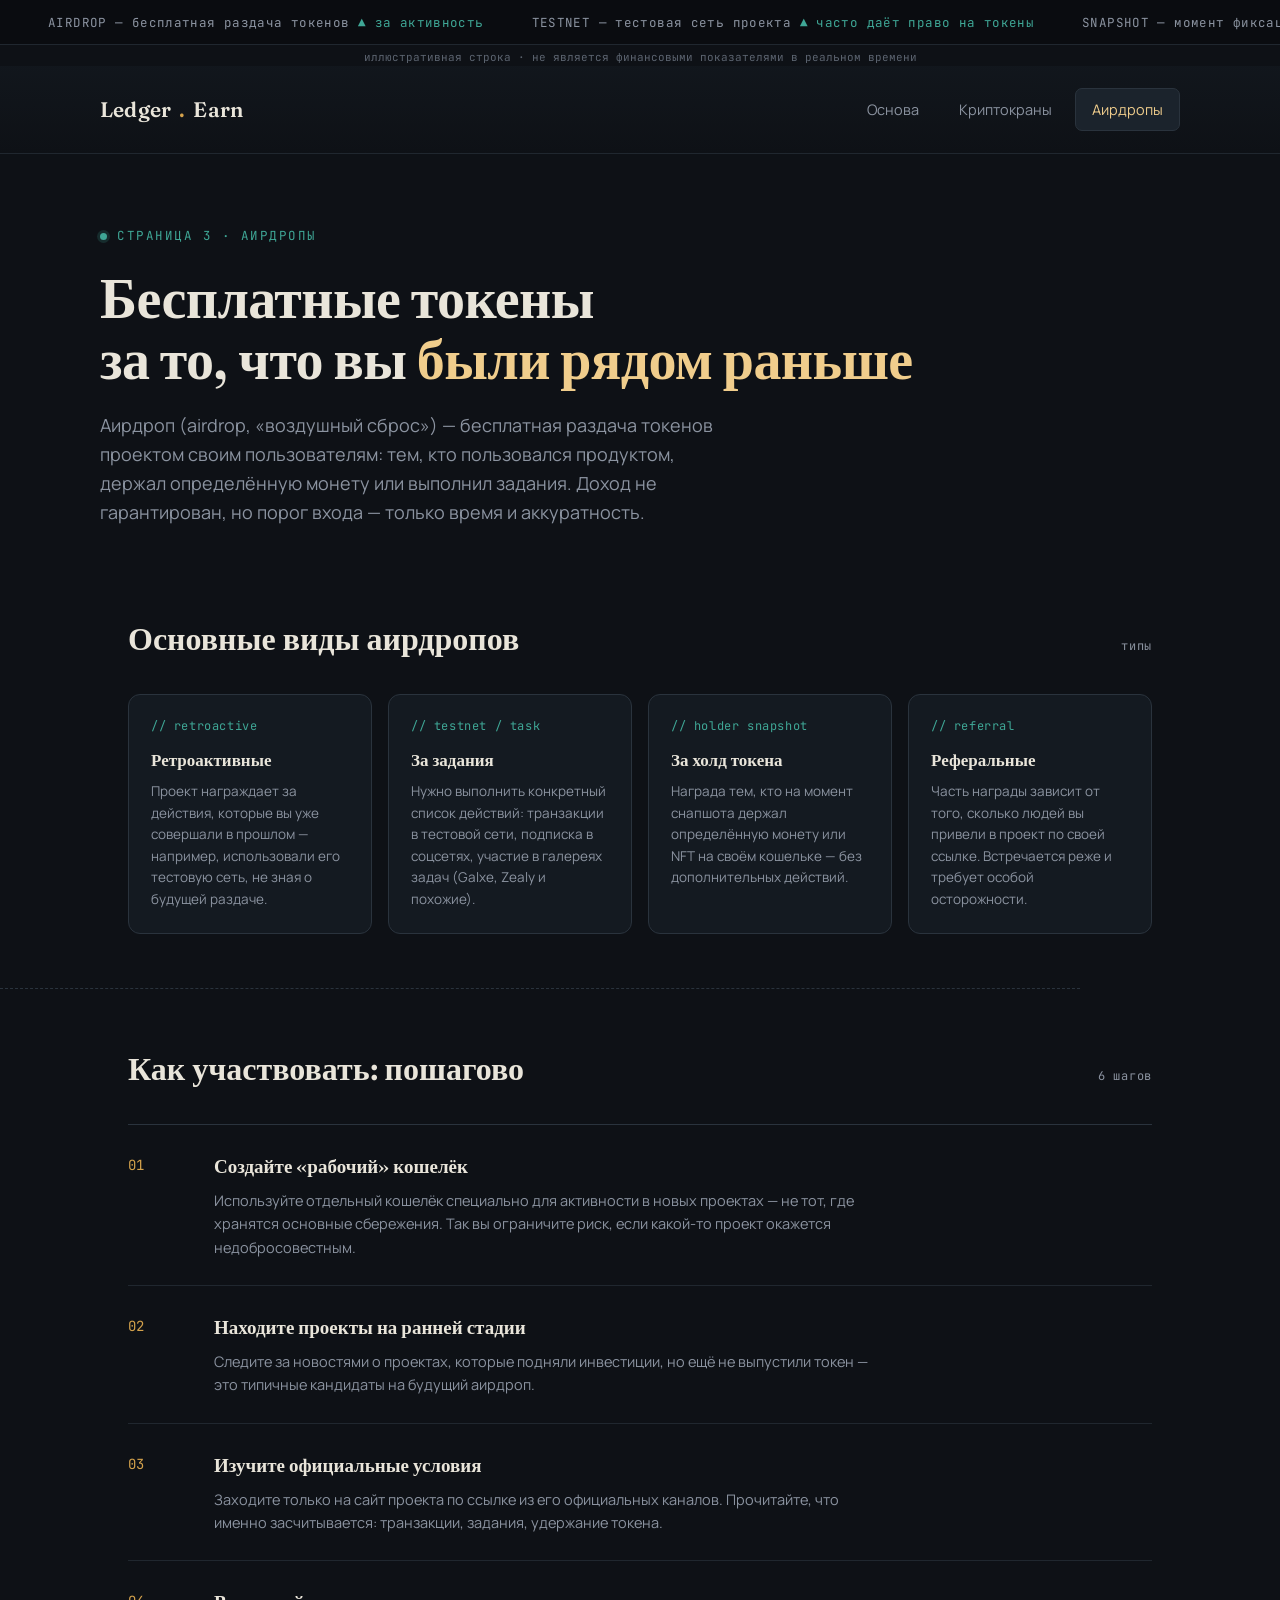
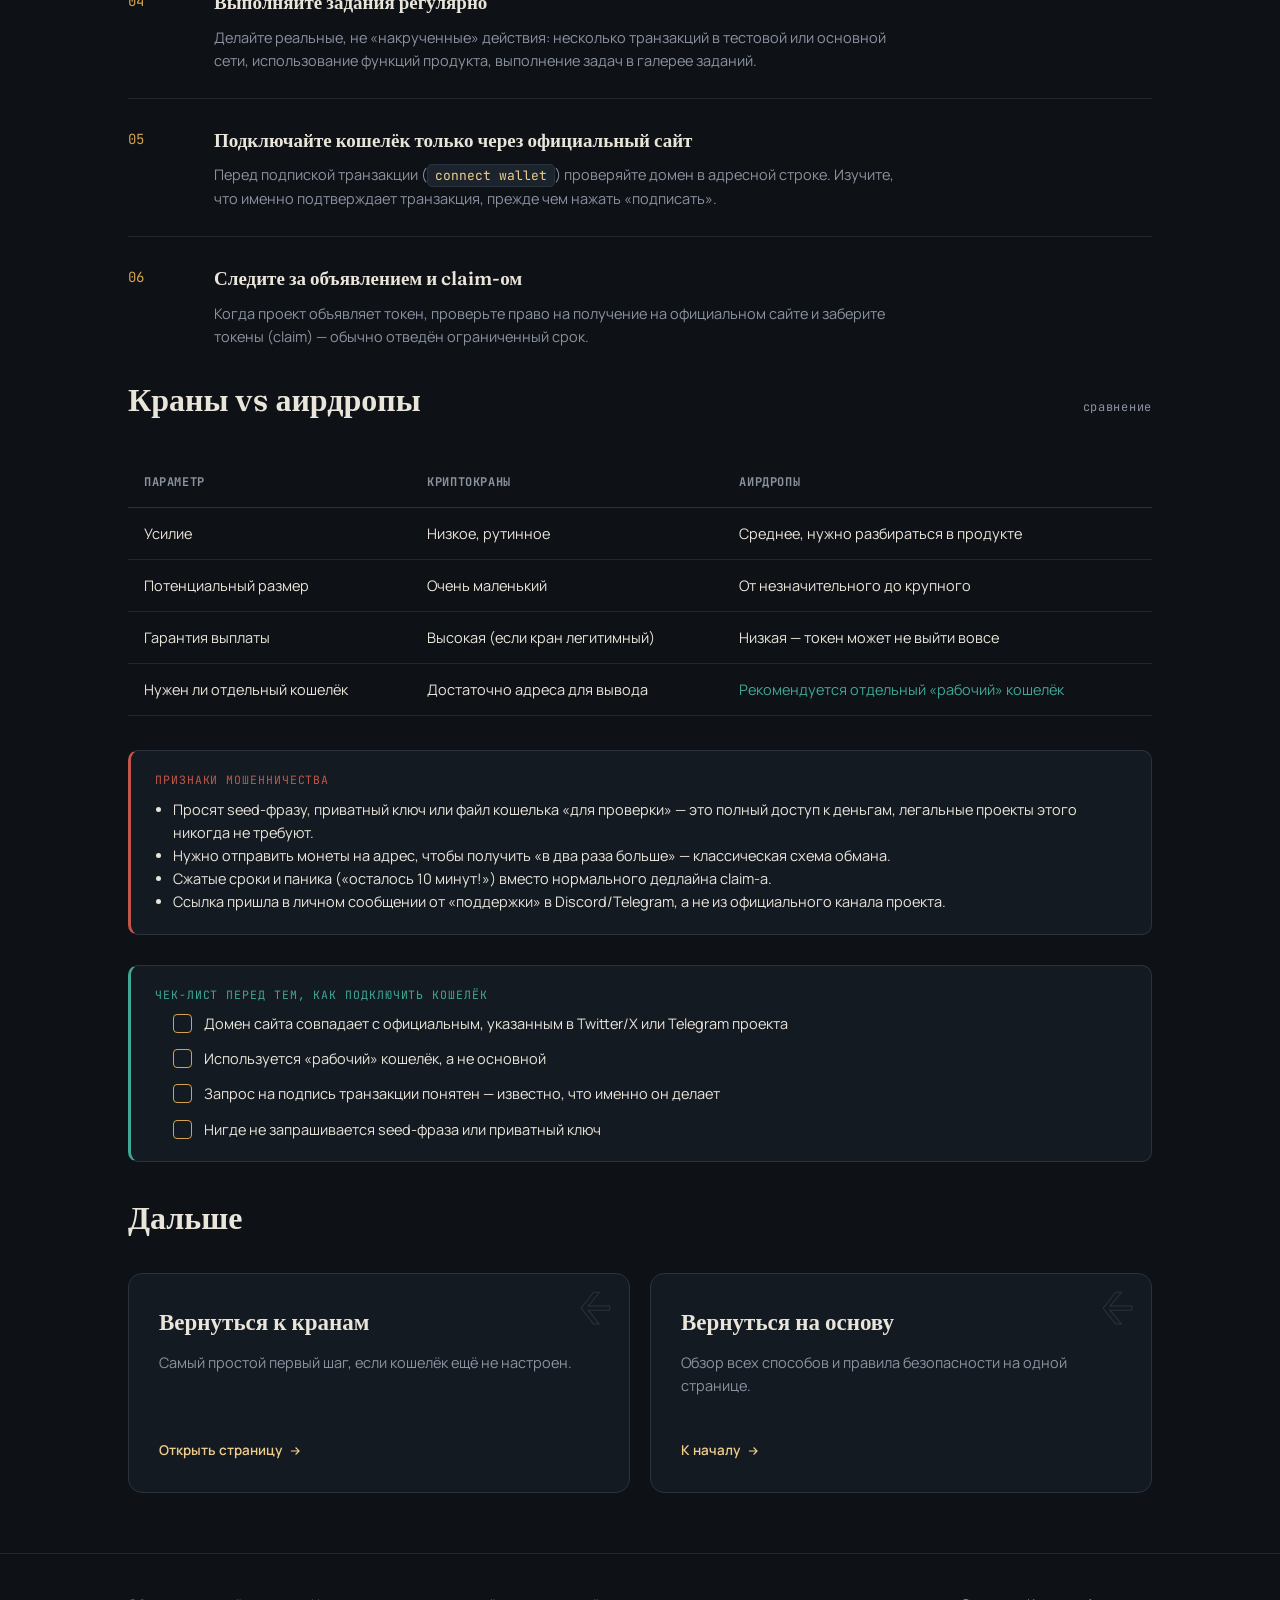
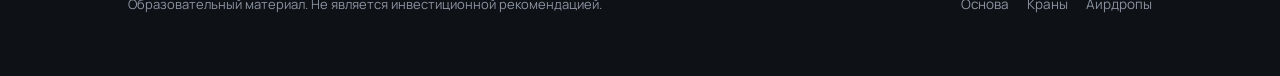
==== airdrops.html @ 64a92ce9 "Add files via upload" ====
<!doctype html>
<html lang="ru">
<head>
<meta charset="utf-8">
<meta name="viewport" content="width=device-width, initial-scale=1">
<title>Аирдропы · Ledger.Earn</title>
<meta name="description" content="Что такое криптоаирдропы, какие они бывают и как безопасно участвовать без вложений.">
<link rel="preconnect" href="https://fonts.googleapis.com">
<link href="https://fonts.googleapis.com/css2?family=Fraunces:opsz,wght@9..144,500;9..144,600;9..144,700&family=Manrope:wght@400;500;600;700;800&family=JetBrains+Mono:wght@400;500;600;700&display=swap" rel="stylesheet">
<link rel="stylesheet" href="style.css">
</head>
<body>

<div class="ticker-bar">
  <div class="ticker-track">
    <span>AIRDROP — бесплатная раздача токенов <span class="up">▲ за активность</span></span>
    <span>TESTNET — тестовая сеть проекта <span class="up">▲ часто даёт право на токены</span></span>
    <span>SNAPSHOT — момент фиксации активности <span class="down">▼ дата объявляется заранее</span></span>
    <span>RETROACTIVE — награда за прошлые действия <span class="up">▲ без предупреждения</span></span>
    <span>AIRDROP — бесплатная раздача токенов <span class="up">▲ за активность</span></span>
    <span>TESTNET — тестовая сеть проекта <span class="up">▲ часто даёт право на токены</span></span>
    <span>SNAPSHOT — момент фиксации активности <span class="down">▼ дата объявляется заранее</span></span>
    <span>RETROACTIVE — награда за прошлые действия <span class="up">▲ без предупреждения</span></span>
  </div>
</div>
<p class="ticker-note wrap">иллюстративная строка · не является финансовыми показателями в реальном времени</p>

<header class="site">
  <div class="wrap nav">
    <a href="index.html" class="brand">Ledger<span class="dot">.</span>Earn</a>
    <nav class="nav-links">
      <a href="index.html">Основа</a>
      <a href="faucets.html">Криптокраны</a>
      <a href="airdrops.html" class="active">Аирдропы</a>
    </nav>
  </div>
</header>

<main>
  <section class="hero wrap">
    <div class="eyebrow">Страница 3 · Аирдропы</div>
    <h1>Бесплатные токены<br>за то, что вы <em>были рядом раньше</em></h1>
    <p class="lede">Аирдроп (airdrop, «воздушный сброс») — бесплатная раздача токенов проектом своим пользователям: тем, кто пользовался продуктом, держал определённую монету или выполнил задания. Доход не гарантирован, но порог входа — только время и аккуратность.</p>
  </section>

  <section class="wrap">
    <div class="section-head">
      <h2>Основные виды аирдропов</h2>
      <span class="tag">типы</span>
    </div>
    <div class="cardgrid">
      <div class="minicard">
        <div class="ico">// retroactive</div>
        <h4>Ретроактивные</h4>
        <p>Проект награждает за действия, которые вы уже совершали в прошлом — например, использовали его тестовую сеть, не зная о будущей раздаче.</p>
      </div>
      <div class="minicard">
        <div class="ico">// testnet / task</div>
        <h4>За задания</h4>
        <p>Нужно выполнить конкретный список действий: транзакции в тестовой сети, подписка в соцсетях, участие в галереях задач (Galxe, Zealy и похожие).</p>
      </div>
      <div class="minicard">
        <div class="ico">// holder snapshot</div>
        <h4>За холд токена</h4>
        <p>Награда тем, кто на момент снапшота держал определённую монету или NFT на своём кошельке — без дополнительных действий.</p>
      </div>
      <div class="minicard">
        <div class="ico">// referral</div>
        <h4>Реферальные</h4>
        <p>Часть награды зависит от того, сколько людей вы привели в проект по своей ссылке. Встречается реже и требует особой осторожности.</p>
      </div>
    </div>
  </section>

  <hr class="ledger-rule wrap">

  <section class="wrap">
    <div class="section-head">
      <h2>Как участвовать: пошагово</h2>
      <span class="tag">6 шагов</span>
    </div>
    <div class="entries">
      <div class="entry">
        <div>
          <h4>Создайте «рабочий» кошелёк</h4>
          <p>Используйте отдельный кошелёк специально для активности в новых проектах — не тот, где хранятся основные сбережения. Так вы ограничите риск, если какой-то проект окажется недобросовестным.</p>
        </div>
      </div>
      <div class="entry">
        <div>
          <h4>Находите проекты на ранней стадии</h4>
          <p>Следите за новостями о проектах, которые подняли инвестиции, но ещё не выпустили токен — это типичные кандидаты на будущий аирдроп.</p>
        </div>
      </div>
      <div class="entry">
        <div>
          <h4>Изучите официальные условия</h4>
          <p>Заходите только на сайт проекта по ссылке из его официальных каналов. Прочитайте, что именно засчитывается: транзакции, задания, удержание токена.</p>
        </div>
      </div>
      <div class="entry">
        <div>
          <h4>Выполняйте задания регулярно</h4>
          <p>Делайте реальные, не «накрученные» действия: несколько транзакций в тестовой или основной сети, использование функций продукта, выполнение задач в галерее заданий.</p>
        </div>
      </div>
      <div class="entry">
        <div>
          <h4>Подключайте кошелёк только через официальный сайт</h4>
          <p>Перед подпиской транзакции (<code>connect wallet</code>) проверяйте домен в адресной строке. Изучите, что именно подтверждает транзакция, прежде чем нажать «подписать».</p>
        </div>
      </div>
      <div class="entry">
        <div>
          <h4>Следите за объявлением и claim-ом</h4>
          <p>Когда проект объявляет токен, проверьте право на получение на официальном сайте и заберите токены (claim) — обычно отведён ограниченный срок.</p>
        </div>
      </div>
    </div>
  </section>

  <section class="wrap">
    <div class="section-head">
      <h2>Краны vs аирдропы</h2>
      <span class="tag">сравнение</span>
    </div>
    <div class="tablewrap">
      <table class="cmp">
        <thead>
          <tr><th>Параметр</th><th>Криптокраны</th><th>Аирдропы</th></tr>
        </thead>
        <tbody>
          <tr><td>Усилие</td><td>Низкое, рутинное</td><td>Среднее, нужно разбираться в продукте</td></tr>
          <tr><td>Потенциальный размер</td><td>Очень маленький</td><td>От незначительного до крупного</td></tr>
          <tr><td>Гарантия выплаты</td><td>Высокая (если кран легитимный)</td><td>Низкая — токен может не выйти вовсе</td></tr>
          <tr><td>Нужен ли отдельный кошелёк</td><td>Достаточно адреса для вывода</td><td class="good">Рекомендуется отдельный «рабочий» кошелёк</td></tr>
        </tbody>
      </table>
    </div>
  </section>

  <section class="wrap">
    <div class="callout warn">
      <span class="label">Признаки мошенничества</span>
      <ul>
        <li>Просят seed-фразу, приватный ключ или файл кошелька «для проверки» — это полный доступ к деньгам, легальные проекты этого никогда не требуют.</li>
        <li>Нужно отправить монеты на адрес, чтобы получить «в два раза больше» — классическая схема обмана.</li>
        <li>Сжатые сроки и паника («осталось 10 минут!») вместо нормального дедлайна claim-а.</li>
        <li>Ссылка пришла в личном сообщении от «поддержки» в Discord/Telegram, а не из официального канала проекта.</li>
      </ul>
    </div>
    <div class="callout tip">
      <span class="label">Чек-лист перед тем, как подключить кошелёк</span>
      <ul class="checklist">
        <li>Домен сайта совпадает с официальным, указанным в Twitter/X или Telegram проекта</li>
        <li>Используется «рабочий» кошелёк, а не основной</li>
        <li>Запрос на подпись транзакции понятен — известно, что именно он делает</li>
        <li>Нигде не запрашивается seed-фраза или приватный ключ</li>
      </ul>
    </div>
  </section>

  <section class="wrap">
    <div class="section-head">
      <h2>Дальше</h2>
    </div>
    <div class="routes">
      <a class="route-card" href="faucets.html">
        <span class="num">←</span>
        <h3>Вернуться к кранам</h3>
        <p>Самый простой первый шаг, если кошелёк ещё не настроен.</p>
        <span class="go">Открыть страницу <svg viewBox="0 0 24 24" fill="none" stroke="currentColor" stroke-width="2"><path d="M5 12h14M13 6l6 6-6 6"/></svg></span>
      </a>
      <a class="route-card" href="index.html">
        <span class="num">←</span>
        <h3>Вернуться на основу</h3>
        <p>Обзор всех способов и правила безопасности на одной странице.</p>
        <span class="go">К началу <svg viewBox="0 0 24 24" fill="none" stroke="currentColor" stroke-width="2"><path d="M5 12h14M13 6l6 6-6 6"/></svg></span>
      </a>
    </div>
  </section>

  <footer class="site">
    <div class="wrap foot-grid">
      <p>Образовательный материал. Не является инвестиционной рекомендацией.</p>
      <div class="foot-links">
        <a href="index.html">Основа</a>
        <a href="faucets.html">Краны</a>
        <a href="airdrops.html">Аирдропы</a>
      </div>
    </div>
  </footer>
</main>

</body>
</html>
---- style.css ----
/* ===== Tokens ===== */
:root{
  --bg: #0E1116;
  --surface: #141A21;
  --surface-2: #1B232C;
  --line: #2A333D;
  --line-soft: #20272F;
  --text: #E9E5DA;
  --muted: #8B93A0;
  --gold: #D4A24C;
  --gold-soft: #F0CD8C;
  --teal: #3FA796;
  --danger: #C1574A;

  --display: "Fraunces", "Georgia", serif;
  --body: "Manrope", "Segoe UI", sans-serif;
  --mono: "JetBrains Mono", "Consolas", monospace;
}

*{box-sizing:border-box;}
html{scroll-behavior:smooth;}
body{
  margin:0;
  background:var(--bg);
  color:var(--text);
  font-family:var(--body);
  font-size:16px;
  line-height:1.6;
  -webkit-font-smoothing:antialiased;
}

a{color:inherit;text-decoration:none;}
img,svg{display:block;max-width:100%;}

::selection{background:var(--gold);color:#15110a;}

@media (prefers-reduced-motion: reduce){
  *{animation-duration:0.01ms !important; animation-iteration-count:1 !important; transition-duration:0.01ms !important; scroll-behavior:auto !important;}
}

/* ===== Layout shell ===== */
.wrap{
  max-width:1080px;
  margin:0 auto;
  padding:0 28px;
}

/* ===== Ticker (signature element) ===== */
.ticker-bar{
  background:#0A0C10;
  border-bottom:1px solid var(--line-soft);
  overflow:hidden;
  white-space:nowrap;
  padding:9px 0;
}
.ticker-track{
  display:inline-flex;
  gap:48px;
  animation:scroll-ticker 38s linear infinite;
  padding-left:48px;
}
.ticker-track span{
  font-family:var(--mono);
  font-size:12.5px;
  letter-spacing:.03em;
  color:var(--muted);
}
.ticker-track span b{color:var(--gold-soft);font-weight:600;}
.ticker-track .up{color:var(--teal);}
.ticker-track .down{color:var(--danger);}
@keyframes scroll-ticker{
  from{transform:translateX(0);}
  to{transform:translateX(-50%);}
}
.ticker-note{
  text-align:center;
  font-size:11px;
  color:#5C6470;
  font-family:var(--mono);
  padding-top:4px;
}

/* ===== Header / Nav ===== */
header.site{
  border-bottom:1px solid var(--line-soft);
  background:linear-gradient(180deg, rgba(20,26,33,.6), rgba(20,26,33,0));
}
.nav{
  display:flex;
  align-items:center;
  justify-content:space-between;
  padding:22px 0;
}
.brand{
  font-family:var(--display);
  font-size:21px;
  font-weight:600;
  letter-spacing:.01em;
  display:flex;
  align-items:baseline;
  gap:8px;
}
.brand .dot{color:var(--gold);}
.nav-links{
  display:flex;
  gap:6px;
  font-size:14.5px;
}
.nav-links a{
  padding:9px 16px;
  border-radius:7px;
  color:var(--muted);
  border:1px solid transparent;
  transition:color .15s ease, border-color .15s ease, background .15s ease;
}
.nav-links a:hover{color:var(--text); border-color:var(--line);}
.nav-links a.active{
  color:var(--gold-soft);
  background:var(--surface-2);
  border-color:var(--line);
}

/* ===== Hero ===== */
.hero{
  padding:72px 0 56px;
  position:relative;
}
.eyebrow{
  font-family:var(--mono);
  font-size:12.5px;
  letter-spacing:.12em;
  text-transform:uppercase;
  color:var(--teal);
  display:flex;
  align-items:center;
  gap:10px;
  margin-bottom:22px;
}
.eyebrow::before{
  content:"";
  width:7px;height:7px;border-radius:50%;
  background:var(--teal);
  box-shadow:0 0 0 3px rgba(63,167,150,.18);
}
h1{
  font-family:var(--display);
  font-weight:600;
  font-size:clamp(34px,5vw,56px);
  line-height:1.08;
  margin:0 0 22px;
  letter-spacing:-.01em;
}
h1 em{color:var(--gold-soft); font-style:normal;}
.lede{
  font-size:18px;
  color:var(--muted);
  max-width:620px;
  margin:0 0 30px;
}
.hero-actions{display:flex;gap:14px;flex-wrap:wrap;}

.btn{
  display:inline-flex;
  align-items:center;
  gap:8px;
  padding:13px 22px;
  border-radius:8px;
  font-size:14.5px;
  font-weight:600;
  border:1px solid var(--line);
  transition:transform .12s ease, border-color .15s ease, background .15s ease;
}
.btn-primary{
  background:var(--gold);
  color:#15110a;
  border-color:var(--gold);
}
.btn-primary:hover{transform:translateY(-1px);}
.btn-ghost{
  color:var(--text);
  background:transparent;
}
.btn-ghost:hover{border-color:var(--gold-soft); color:var(--gold-soft);}

/* ===== Ledger divider ===== */
.ledger-rule{
  border:none;
  border-top:1px dashed var(--line);
  margin:54px 0;
}

/* ===== Section heading ===== */
.section-head{
  display:flex;
  justify-content:space-between;
  align-items:baseline;
  gap:24px;
  margin-bottom:30px;
  flex-wrap:wrap;
}
.section-head h2{
  font-family:var(--display);
  font-size:clamp(24px,3vw,32px);
  margin:0;
  font-weight:600;
}
.section-head .tag{
  font-family:var(--mono);
  font-size:12px;
  color:var(--muted);
  letter-spacing:.06em;
}

/* ===== Route cards (index) ===== */
.routes{
  display:grid;
  grid-template-columns:1fr 1fr;
  gap:20px;
  margin-bottom:8px;
}
.route-card{
  background:var(--surface);
  border:1px solid var(--line);
  border-radius:14px;
  padding:30px;
  position:relative;
  overflow:hidden;
  transition:border-color .18s ease, transform .18s ease;
  display:flex;
  flex-direction:column;
  min-height:220px;
}
.route-card:hover{border-color:var(--gold); transform:translateY(-2px);}
.route-card .num{
  font-family:var(--mono);
  color:var(--line);
  font-size:54px;
  font-weight:700;
  position:absolute;
  top:6px; right:18px;
  line-height:1;
  -webkit-text-stroke:1px var(--line);
  color:transparent;
}
.route-card h3{
  font-family:var(--display);
  font-size:23px;
  margin:0 0 10px;
}
.route-card p{color:var(--muted); margin:0 0 18px; font-size:14.5px; flex-grow:1;}
.route-card .go{
  font-size:13.5px;
  font-weight:600;
  color:var(--gold-soft);
  display:inline-flex;
  align-items:center;
  gap:6px;
}
.route-card .go svg{width:14px;height:14px; transition:transform .15s ease;}
.route-card:hover .go svg{transform:translateX(3px);}

/* ===== Stat strip ===== */
.stats{
  display:grid;
  grid-template-columns:repeat(3,1fr);
  border:1px solid var(--line);
  border-radius:14px;
  overflow:hidden;
  background:var(--surface);
  margin:40px 0;
}
.stat{
  padding:24px 22px;
  border-right:1px solid var(--line);
}
.stat:last-child{border-right:none;}
.stat .v{
  font-family:var(--mono);
  font-size:26px;
  color:var(--gold-soft);
  font-weight:700;
}
.stat .l{font-size:13px; color:var(--muted); margin-top:4px;}

/* ===== Ledger entries (numbered, real sequence) ===== */
.entries{counter-reset:entry;}
.entry{
  counter-increment:entry;
  display:grid;
  grid-template-columns:64px 1fr;
  gap:22px;
  padding:26px 0;
  border-top:1px solid var(--line-soft);
}
.entry:first-child{border-top:1px solid var(--line);}
.entry::before{
  content:counter(entry, decimal-leading-zero);
  font-family:var(--mono);
  font-size:14px;
  color:var(--gold);
  padding-top:3px;
}
.entry h4{
  font-family:var(--display);
  font-size:19px;
  margin:0 0 8px;
  font-weight:600;
}
.entry p{margin:0; color:var(--muted); font-size:14.5px; max-width:680px;}
.entry code{
  background:var(--surface-2);
  border:1px solid var(--line);
  padding:2px 7px;
  border-radius:5px;
  font-family:var(--mono);
  font-size:13px;
  color:var(--gold-soft);
}

/* ===== Compare table ===== */
.tablewrap{overflow-x:auto; margin:34px 0;}
table.cmp{
  width:100%;
  border-collapse:collapse;
  font-size:14.5px;
}
table.cmp th, table.cmp td{
  padding:14px 16px;
  border-bottom:1px solid var(--line-soft);
  text-align:left;
}
table.cmp thead th{
  font-family:var(--mono);
  font-size:12px;
  letter-spacing:.05em;
  text-transform:uppercase;
  color:var(--muted);
  border-bottom:1px solid var(--line);
}
table.cmp tbody tr:hover{background:var(--surface);}
table.cmp td.good{color:var(--teal);}
table.cmp td.bad{color:var(--danger);}

/* ===== Callouts ===== */
.callout{
  border:1px solid var(--line);
  border-left:3px solid var(--gold);
  background:var(--surface);
  border-radius:10px;
  padding:20px 24px;
  margin:30px 0;
}
.callout.warn{border-left-color:var(--danger);}
.callout.tip{border-left-color:var(--teal);}
.callout .label{
  font-family:var(--mono);
  font-size:11.5px;
  letter-spacing:.08em;
  text-transform:uppercase;
  color:var(--gold-soft);
  display:block;
  margin-bottom:8px;
}
.callout.warn .label{color:var(--danger);}
.callout.tip .label{color:var(--teal);}
.callout p{margin:0; color:var(--text); font-size:14.5px;}
.callout ul{margin:8px 0 0; padding-left:18px; color:var(--text); font-size:14.5px;}

/* ===== Checklist ===== */
.checklist{list-style:none; margin:0; padding:0; display:grid; gap:12px;}
.checklist li{
  display:flex;
  gap:12px;
  align-items:flex-start;
  font-size:14.5px;
  color:var(--text);
}
.checklist li::before{
  content:"";
  width:17px; height:17px;
  margin-top:2px;
  border:1.5px solid var(--gold);
  border-radius:4px;
  flex-shrink:0;
}

/* ===== Card grid (types) ===== */
.cardgrid{
  display:grid;
  grid-template-columns:repeat(auto-fit,minmax(230px,1fr));
  gap:16px;
  margin:30px 0;
}
.minicard{
  background:var(--surface);
  border:1px solid var(--line);
  border-radius:12px;
  padding:22px;
}
.minicard .ico{
  font-family:var(--mono);
  font-size:12px;
  color:var(--teal);
  letter-spacing:.05em;
  margin-bottom:10px;
}
.minicard h4{font-family:var(--display); margin:0 0 8px; font-size:17px;}
.minicard p{margin:0; color:var(--muted); font-size:13.5px;}

/* ===== Footer ===== */
footer.site{
  border-top:1px solid var(--line-soft);
  padding:40px 0 60px;
  margin-top:60px;
}
footer.site .foot-grid{
  display:flex;
  justify-content:space-between;
  flex-wrap:wrap;
  gap:20px;
  align-items:center;
}
footer.site p{color:var(--muted); font-size:13px; margin:0;}
footer.site .foot-links{display:flex; gap:18px; font-size:13.5px;}
footer.site .foot-links a{color:var(--muted);}
footer.site .foot-links a:hover{color:var(--gold-soft);}

/* ===== Responsive ===== */
@media (max-width:760px){
  .routes{grid-template-columns:1fr;}
  .stats{grid-template-columns:1fr;}
  .stat{border-right:none; border-bottom:1px solid var(--line);}
  .stat:last-child{border-bottom:none;}
  .entry{grid-template-columns:1fr; gap:6px;}
  .nav-links{display:none;}
  .nav{flex-wrap:wrap; gap:10px;}
}
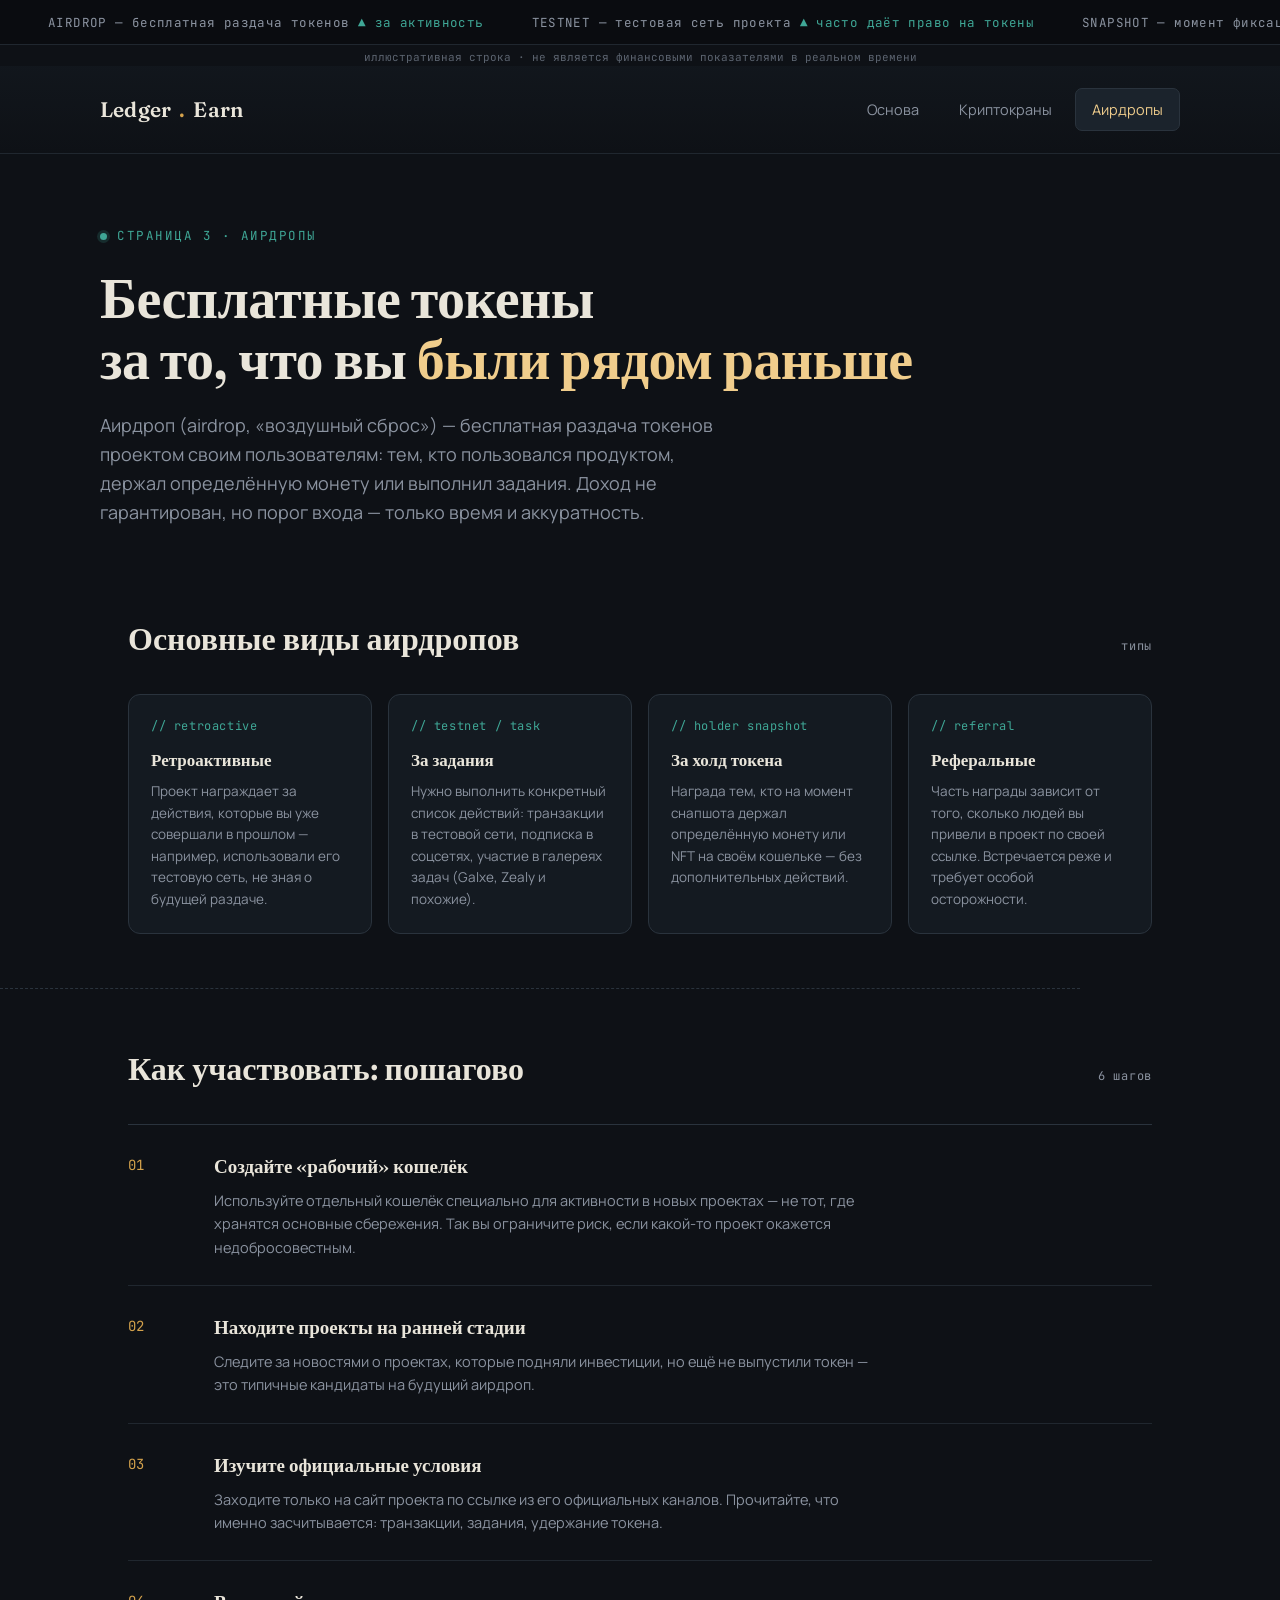
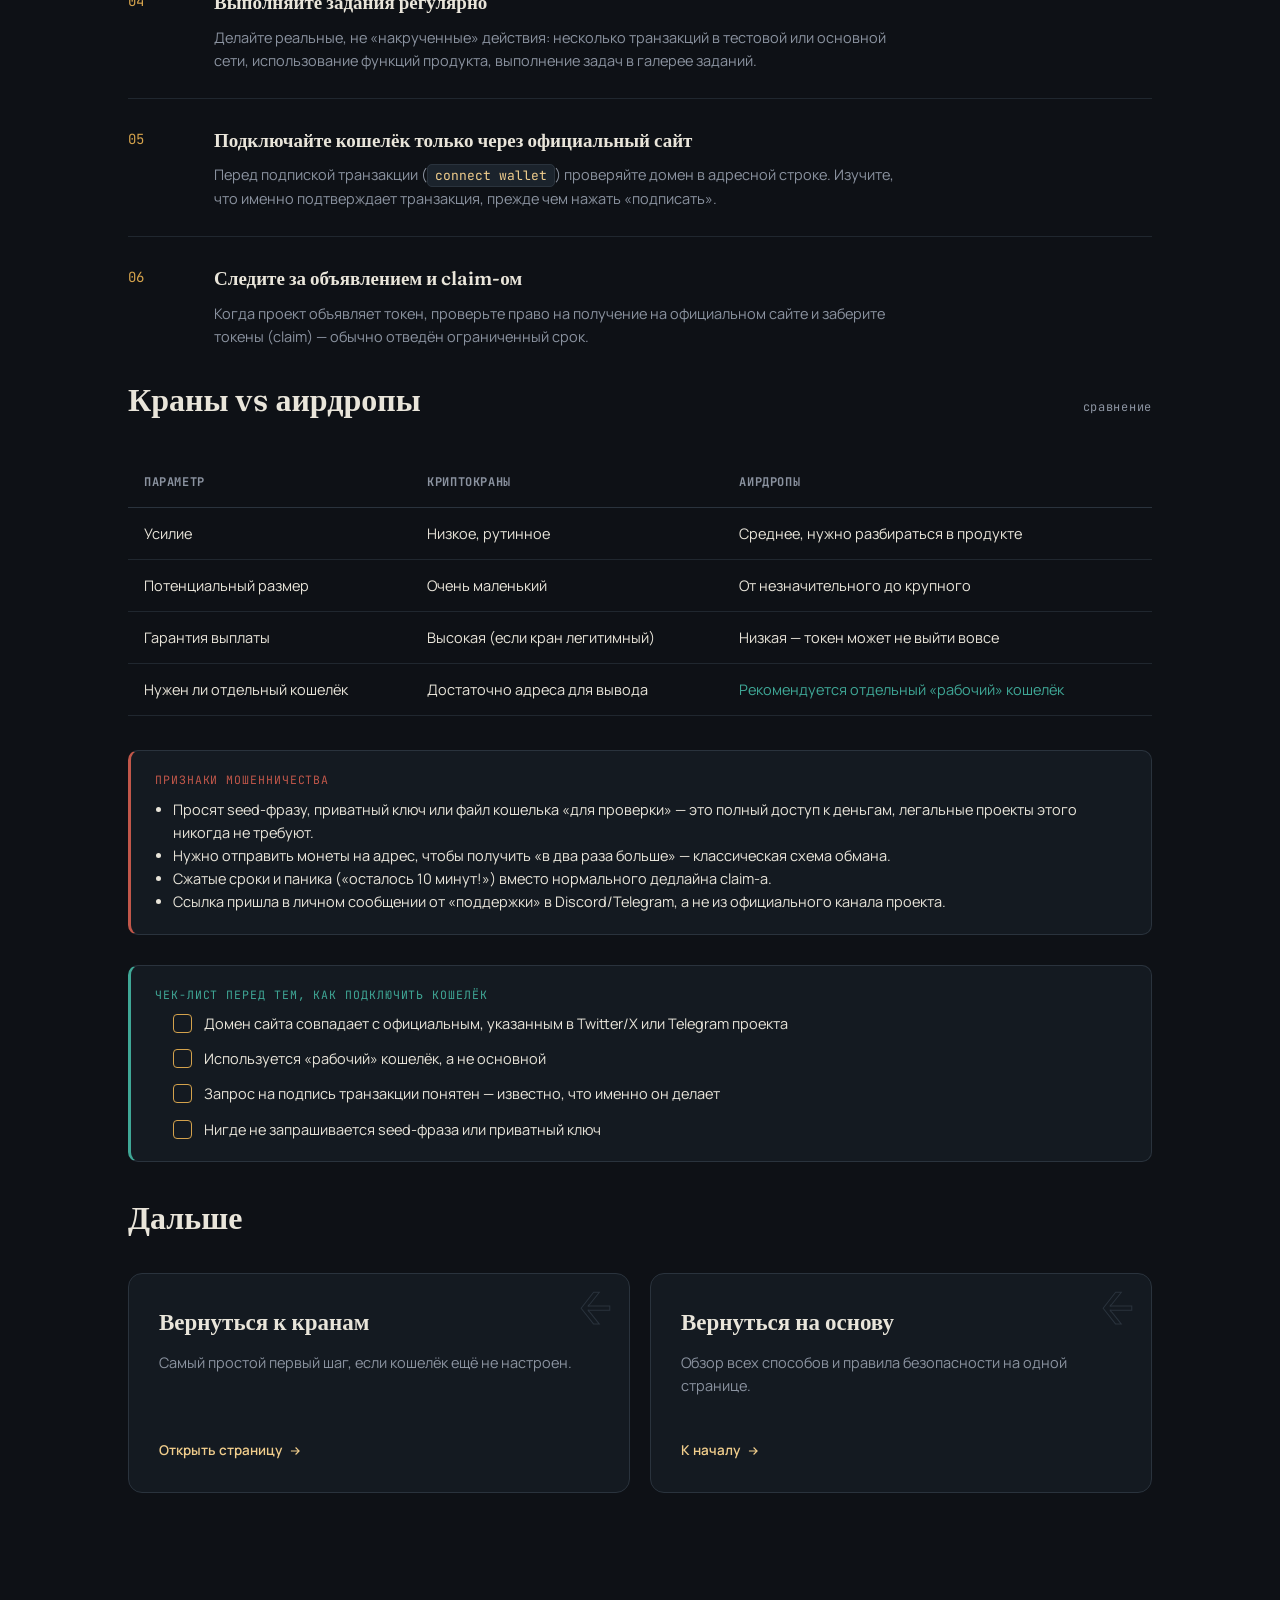
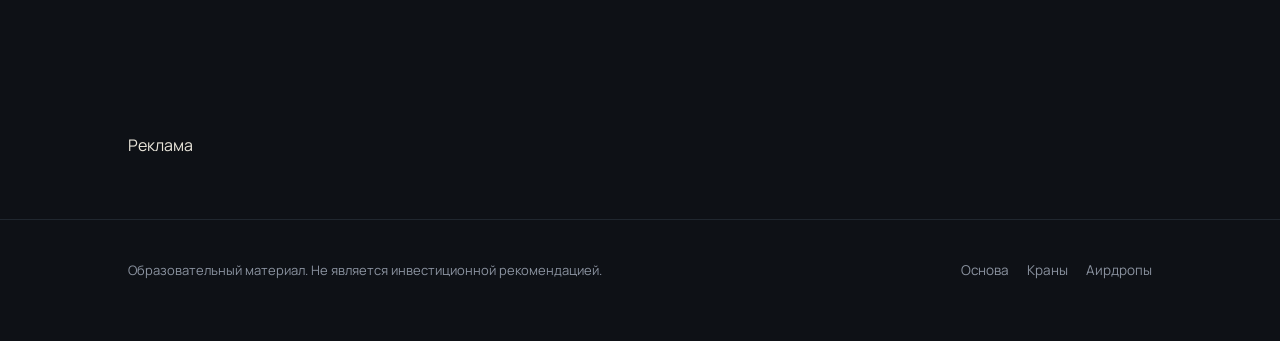
==== commit 9673c291: "Update airdrops.html" ====
--- a/airdrops.html
+++ b/airdrops.html
@@ -180,6 +180,11 @@
     </div>
   </section>
 
+  <div class="wrap ad-slot">
+    <span class="ad-label">Реклама</span>
+    <iframe src="//ads-bitcoin.com/app/codes/banner?rcd=MjE0Nw==" scrolling="no" style="width:300px; height:250px; border:0px; padding:0;overflow:hidden" allowtransparency="true"></iframe>
+  </div>
+
   <footer class="site">
     <div class="wrap foot-grid">
       <p>Образовательный материал. Не является инвестиционной рекомендацией.</p>
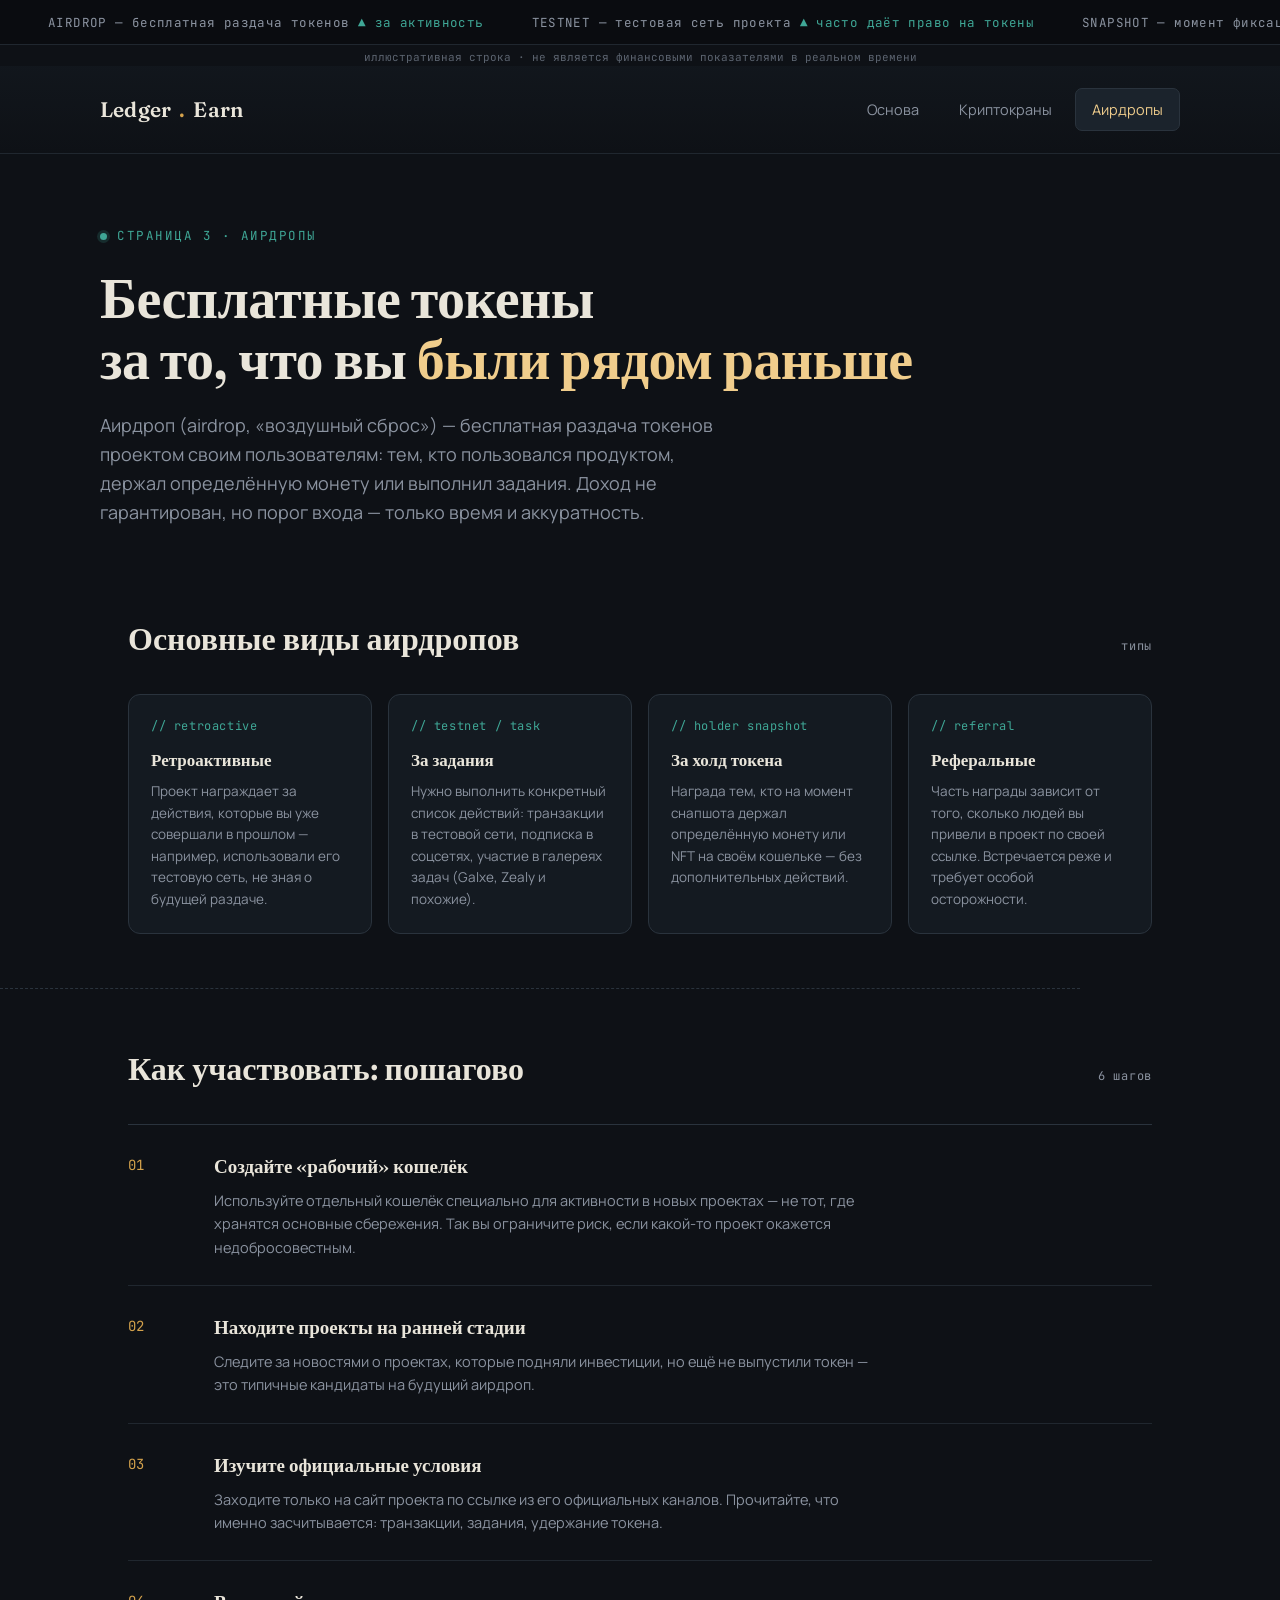
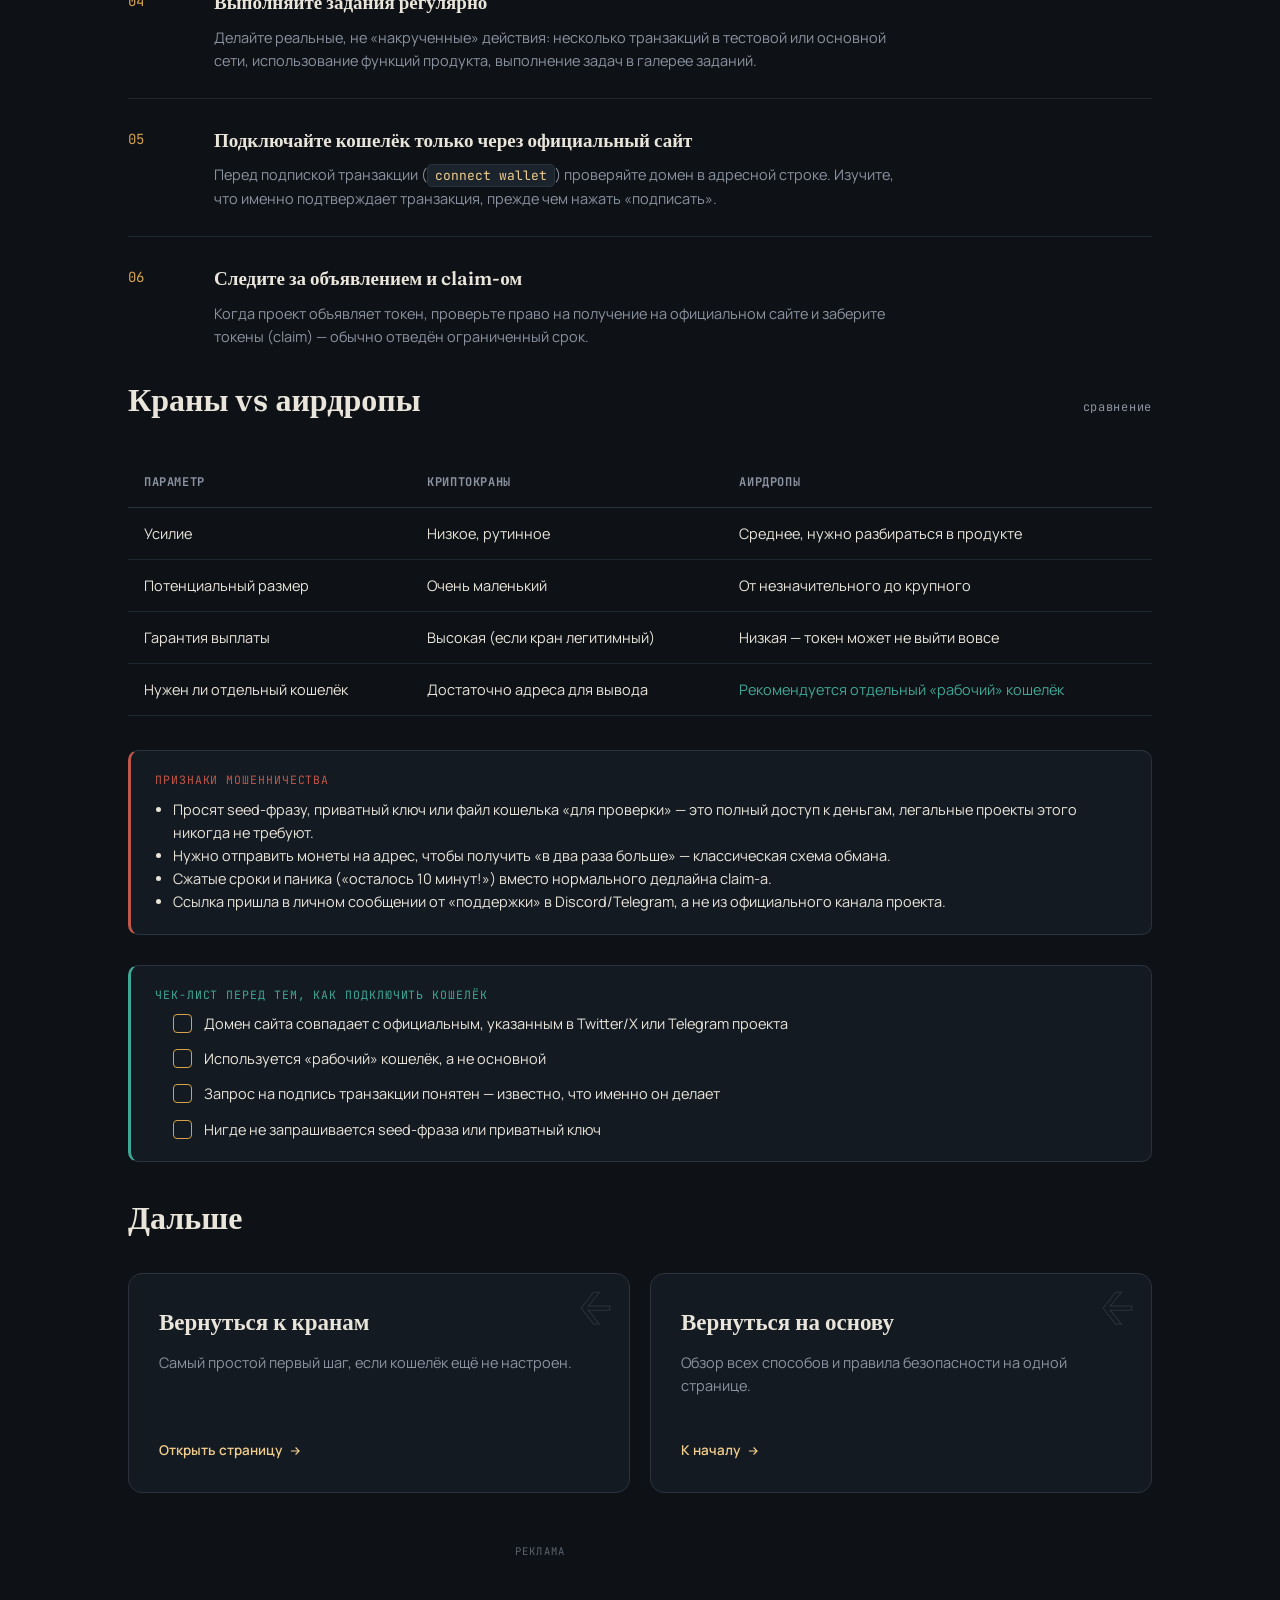
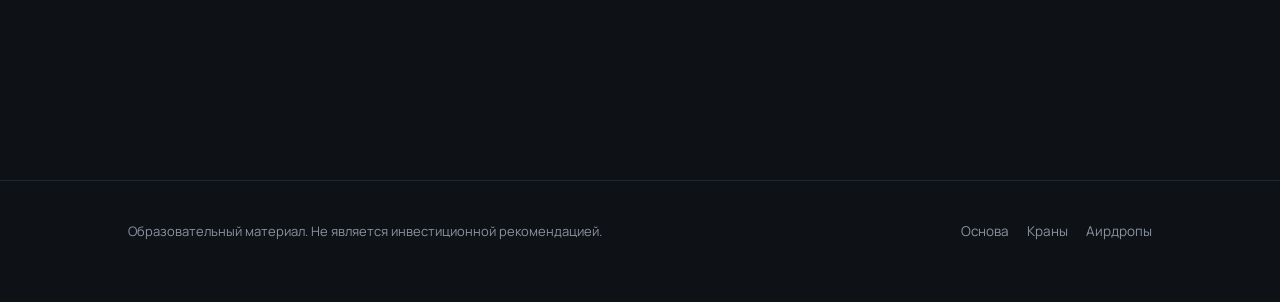
==== commit 135d452c: "Update airdrops.html" ====
--- a/airdrops.html
+++ b/airdrops.html
@@ -182,7 +182,12 @@
 
   <div class="wrap ad-slot">
     <span class="ad-label">Реклама</span>
-    <iframe src="//ads-bitcoin.com/app/codes/banner?rcd=MjE0Nw==" scrolling="no" style="width:300px; height:250px; border:0px; padding:0;overflow:hidden" allowtransparency="true"></iframe>
+    <!-- BEGIN AADS AD UNIT 2445791 -->
+    <div id="frame" style="width: 100%;margin: auto;position: relative; z-index: 99998;">
+      <iframe data-aa='2445791' src='//acceptable.a-ads.com/2445791/?size=Adaptive'
+              style='border:0; padding:0; width:70%; height:auto; overflow:hidden;display: block;margin: auto'></iframe>
+    </div>
+    <!-- END AADS AD UNIT 2445791 -->
   </div>
 
   <footer class="site">
--- a/style.css
+++ b/style.css
@@ -407,6 +407,26 @@
 .minicard h4{font-family:var(--display); margin:0 0 8px; font-size:17px;}
 .minicard p{margin:0; color:var(--muted); font-size:13.5px;}
 
+/* ===== Ad slot ===== */
+.ad-slot{
+  display:flex;
+  flex-direction:column;
+  align-items:center;
+  gap:10px;
+  margin:50px 0 10px;
+}
+.ad-slot .ad-label{
+  font-family:var(--mono);
+  font-size:10.5px;
+  letter-spacing:.1em;
+  text-transform:uppercase;
+  color:#5C6470;
+}
+.ad-slot iframe{
+  border:1px solid var(--line);
+  border-radius:8px;
+}
+
 /* ===== Footer ===== */
 footer.site{
   border-top:1px solid var(--line-soft);
